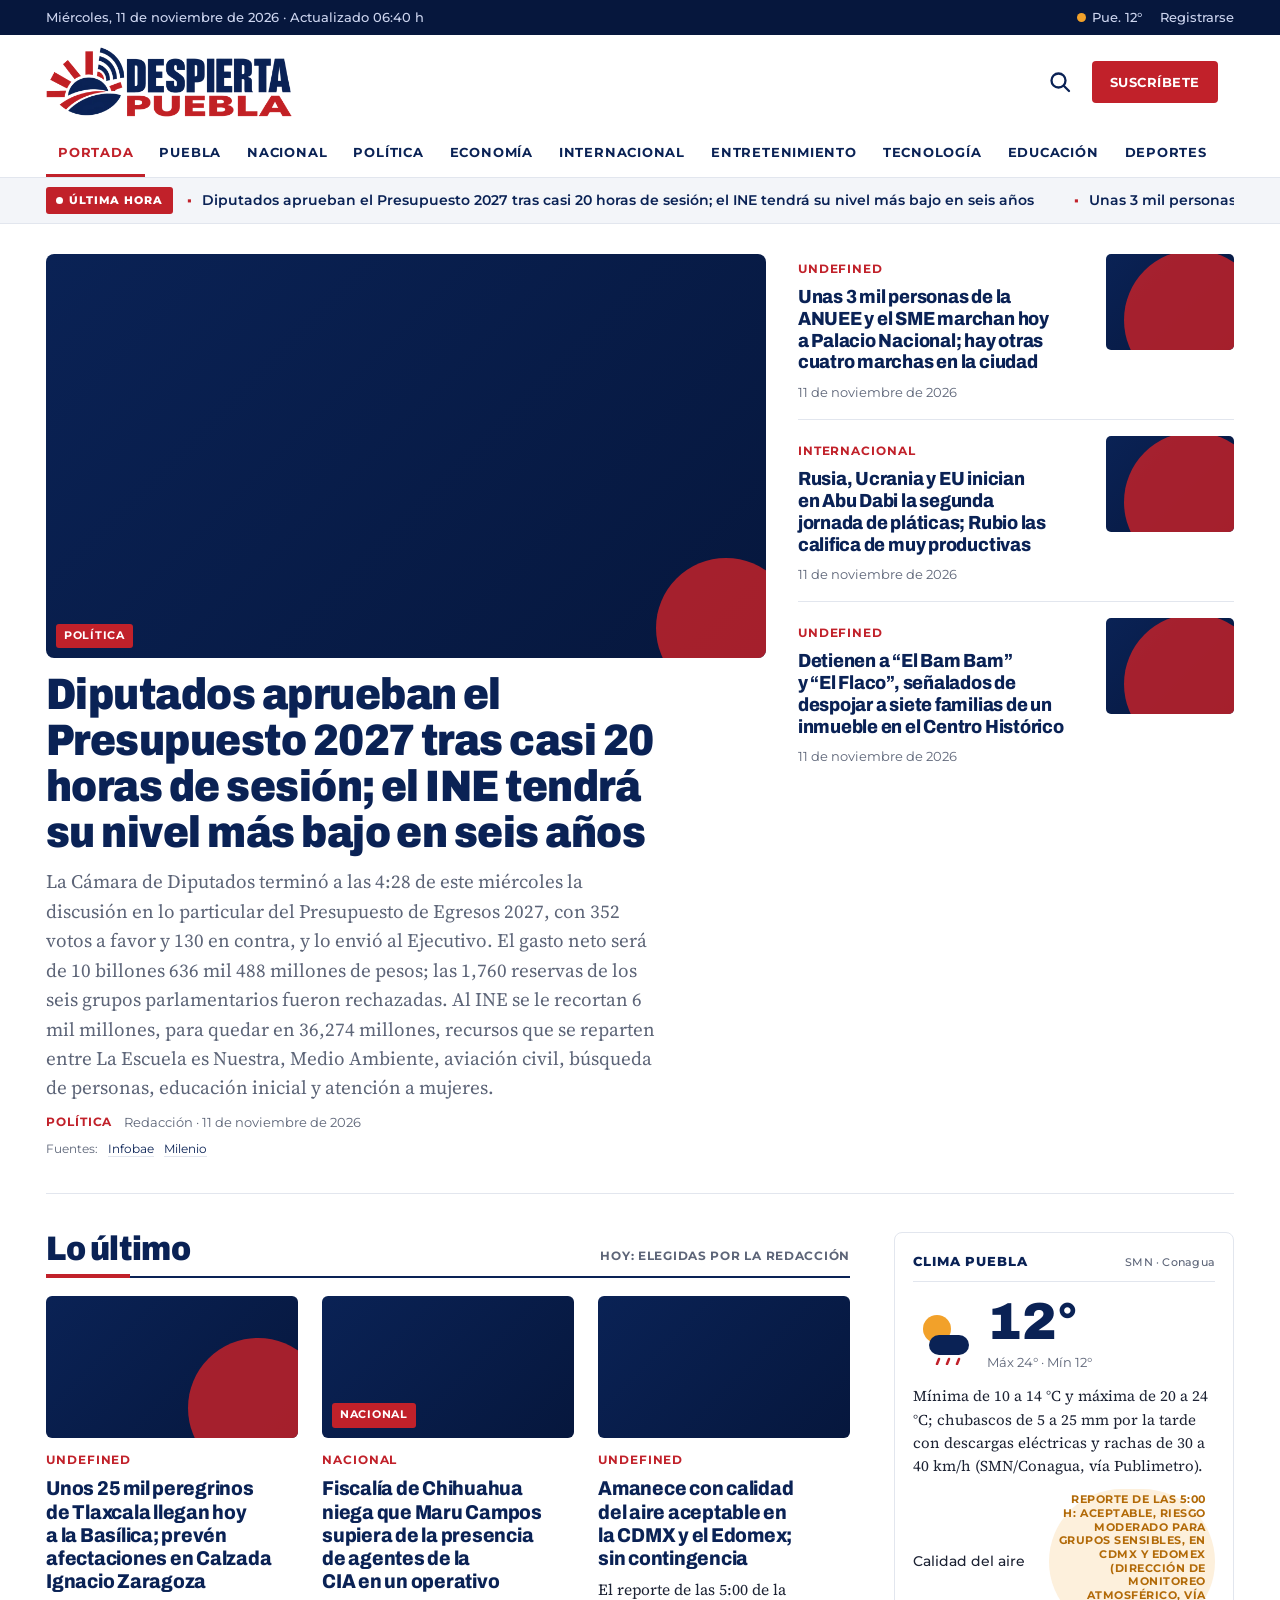
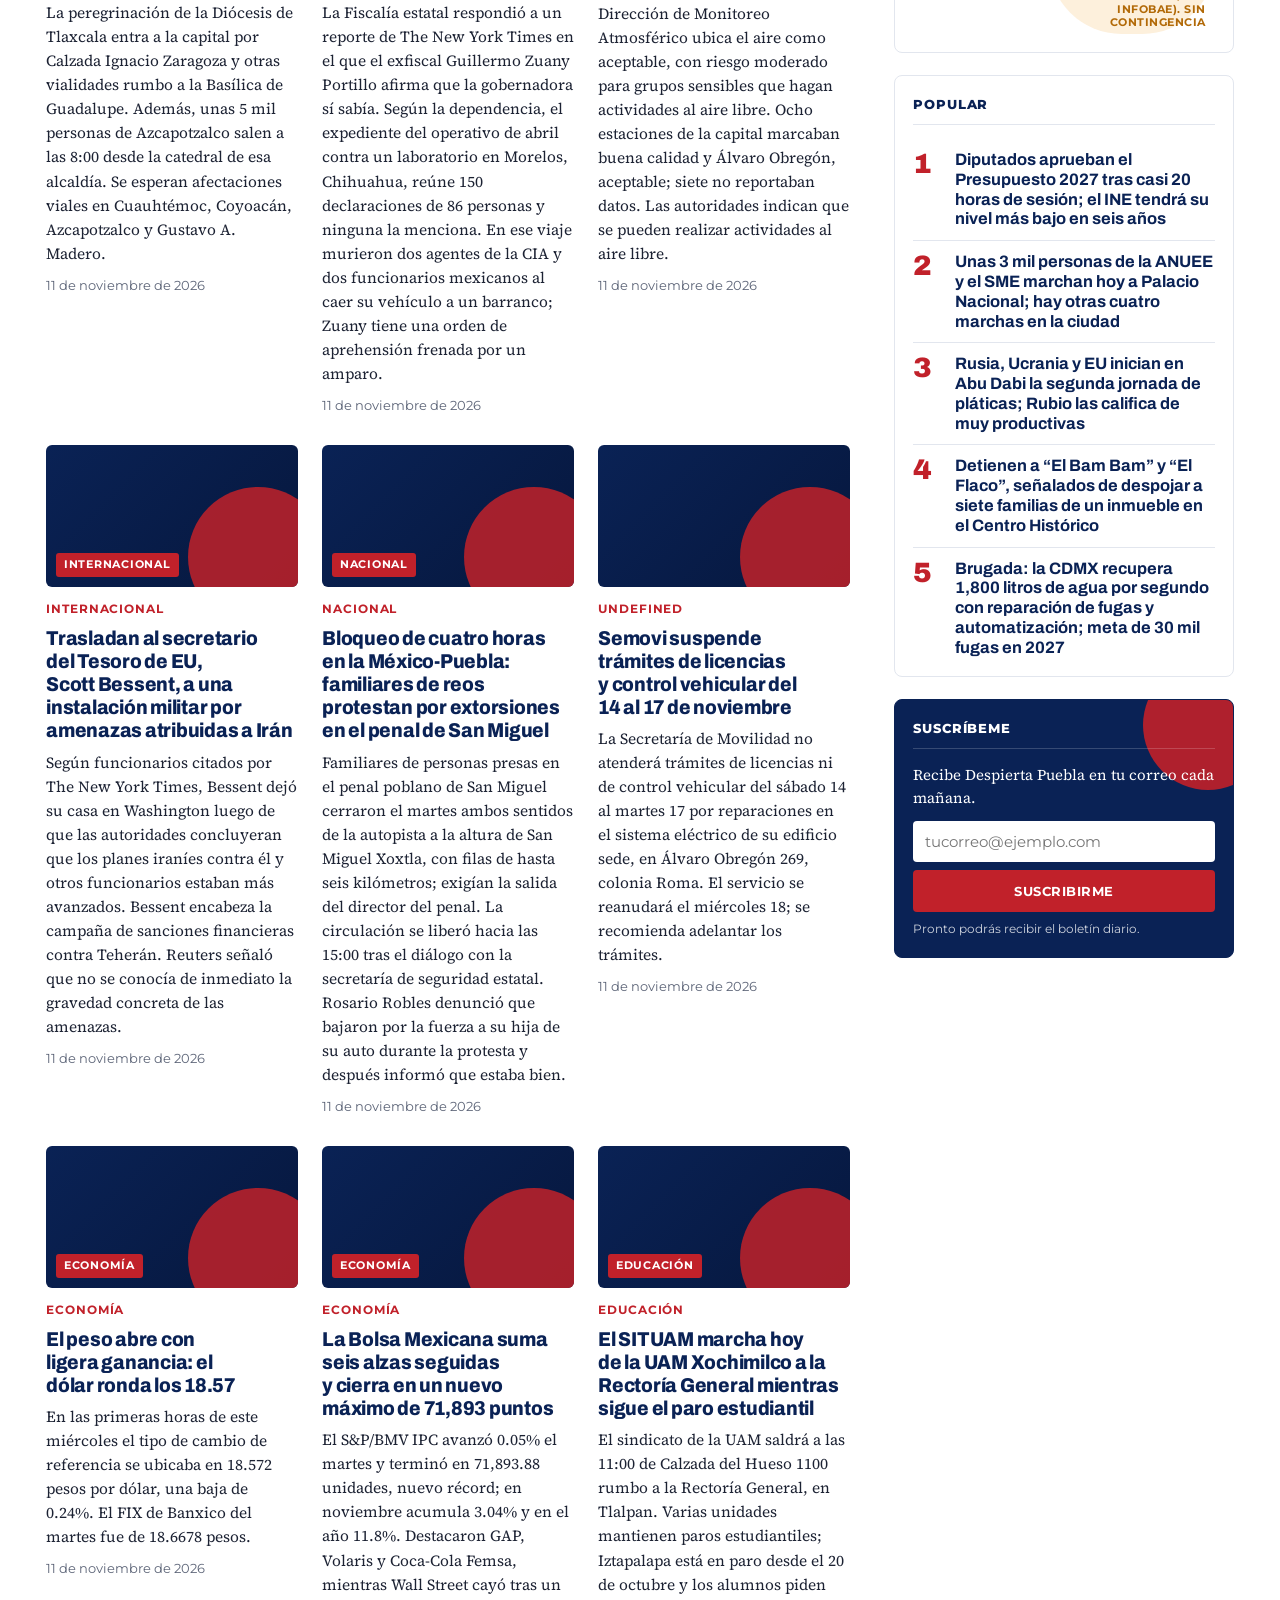
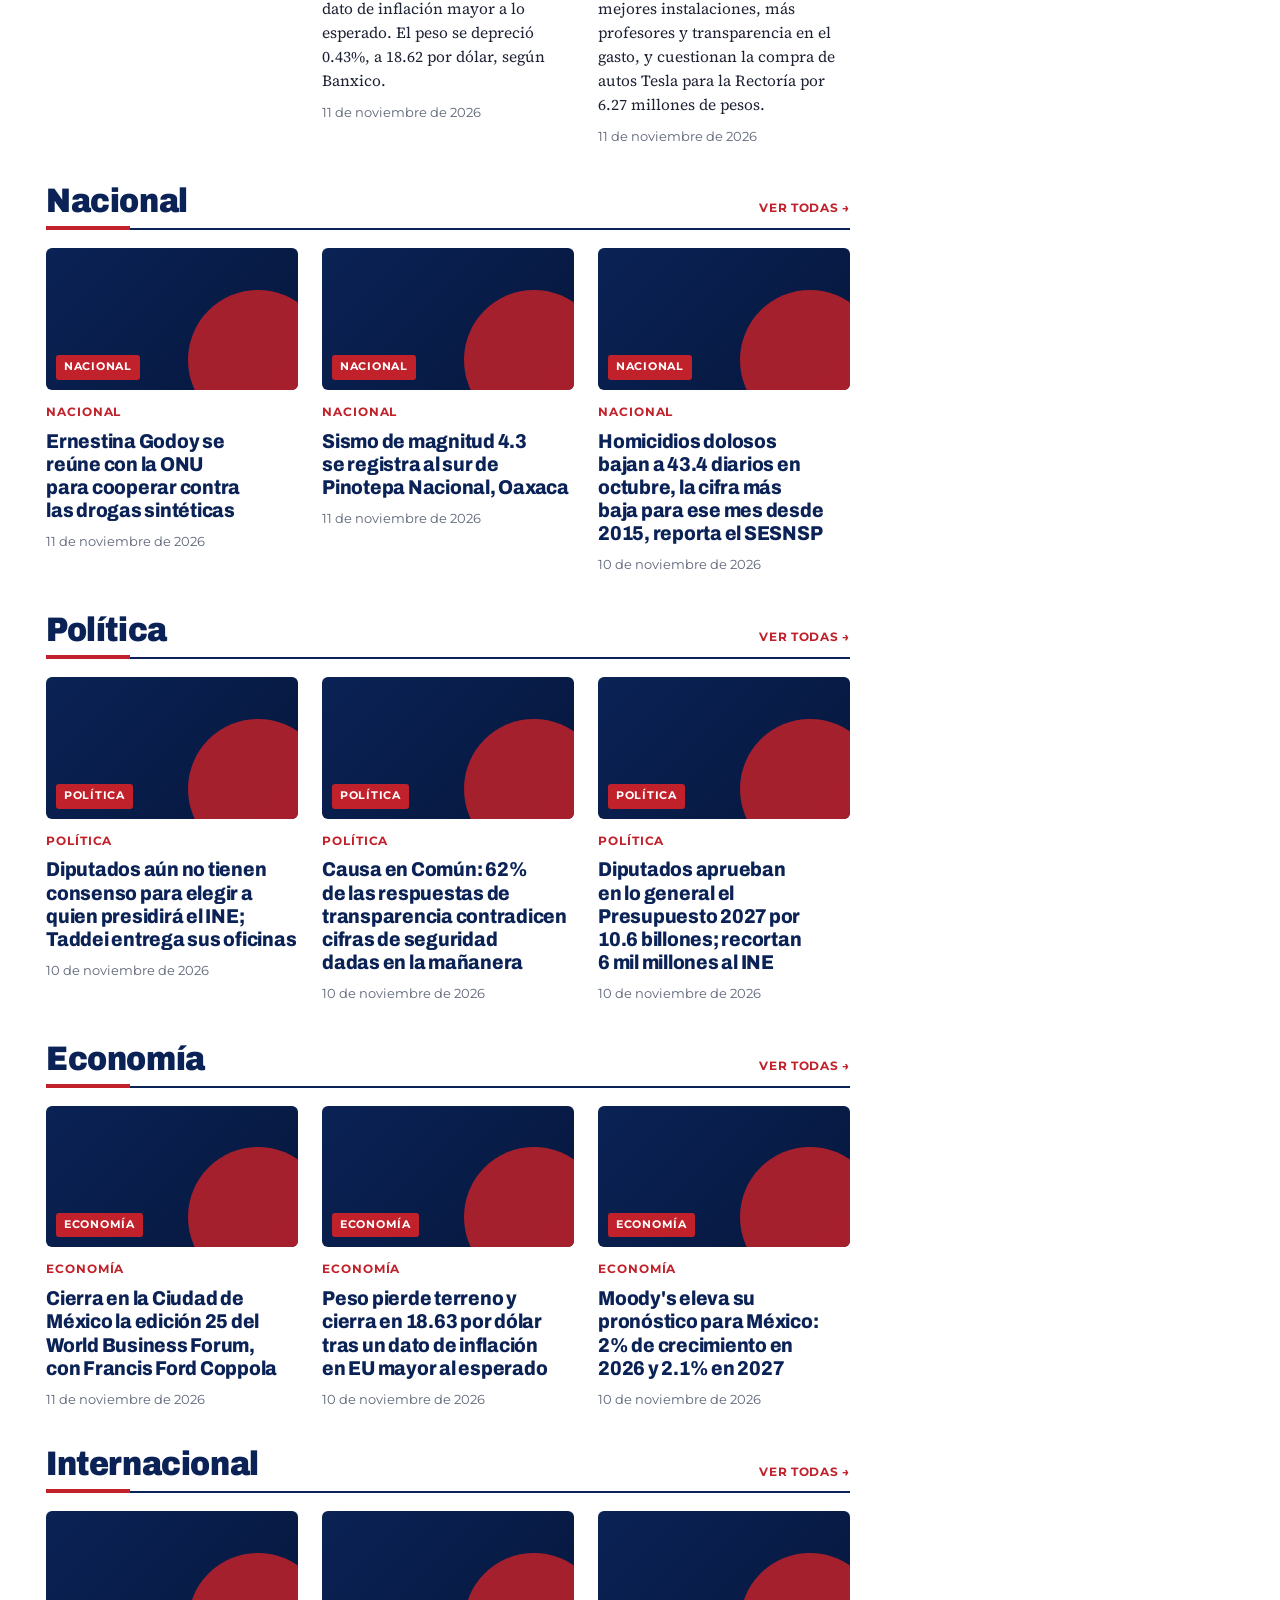
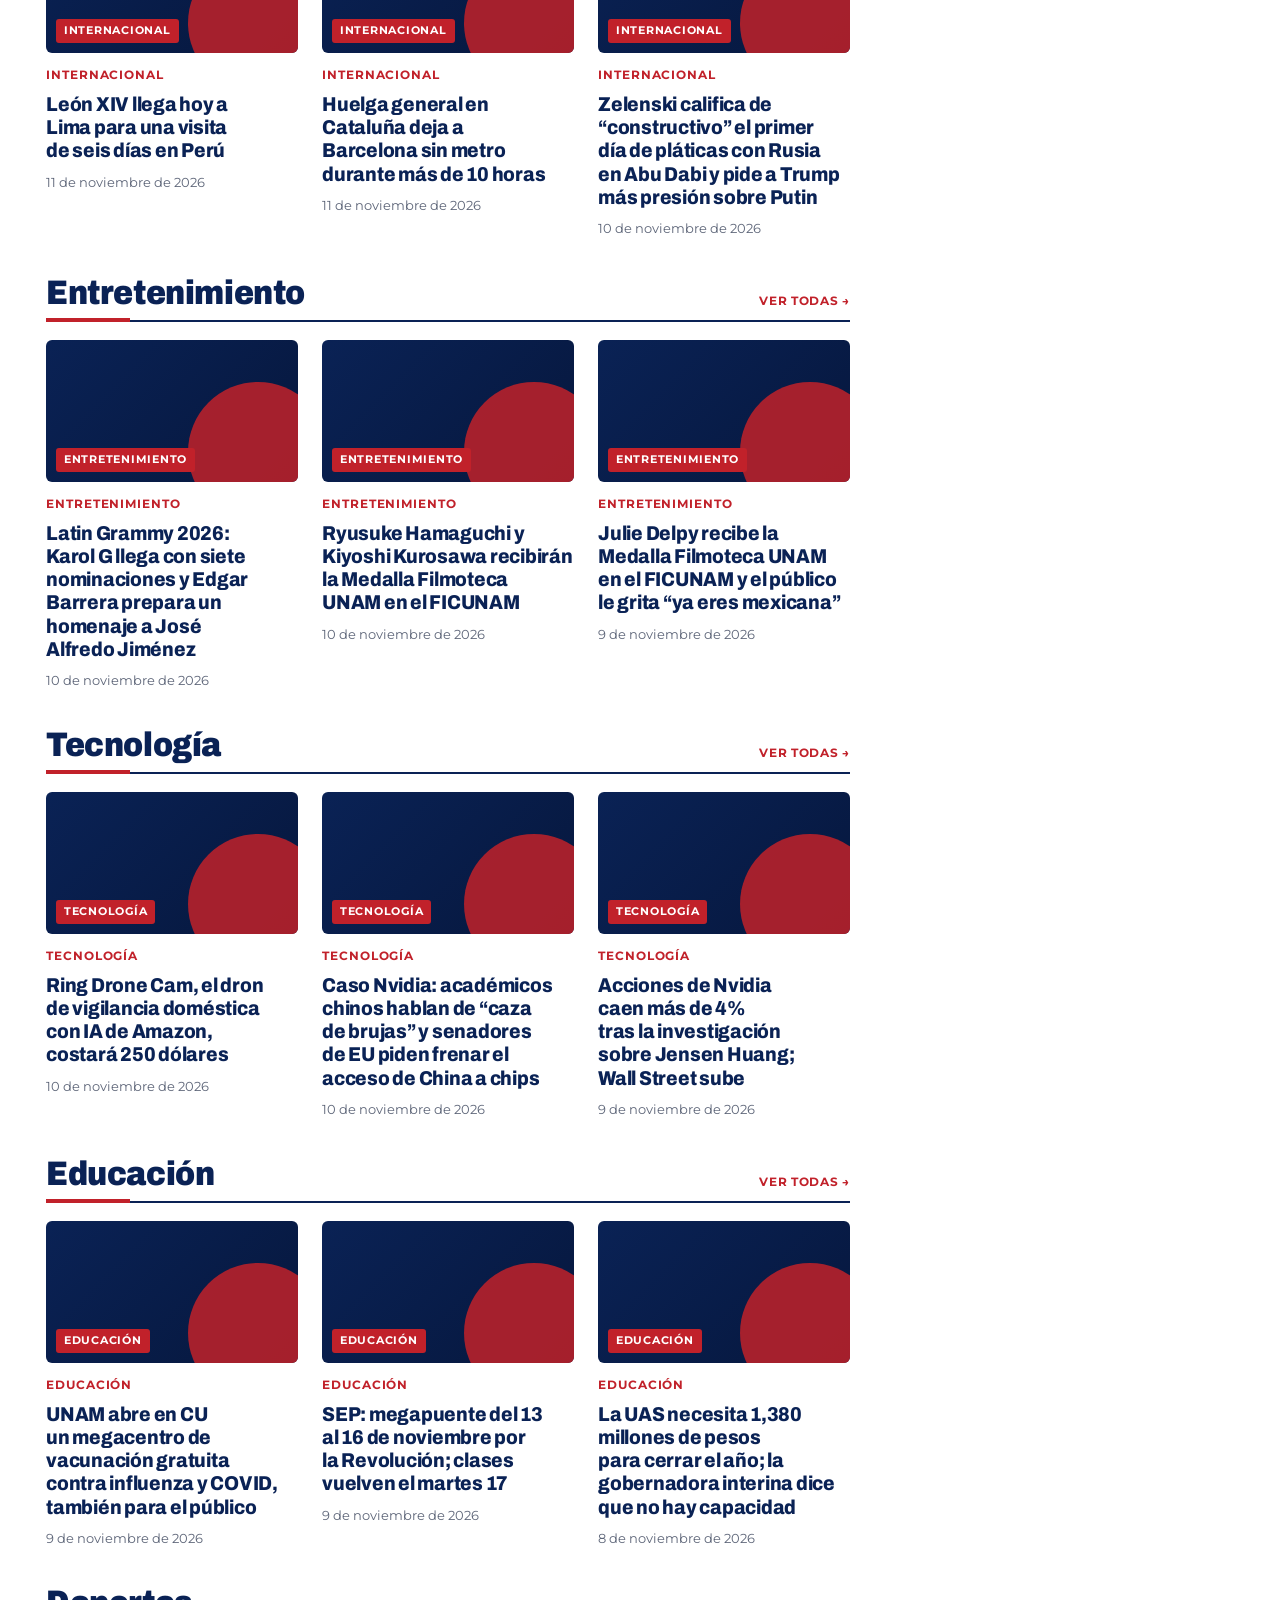
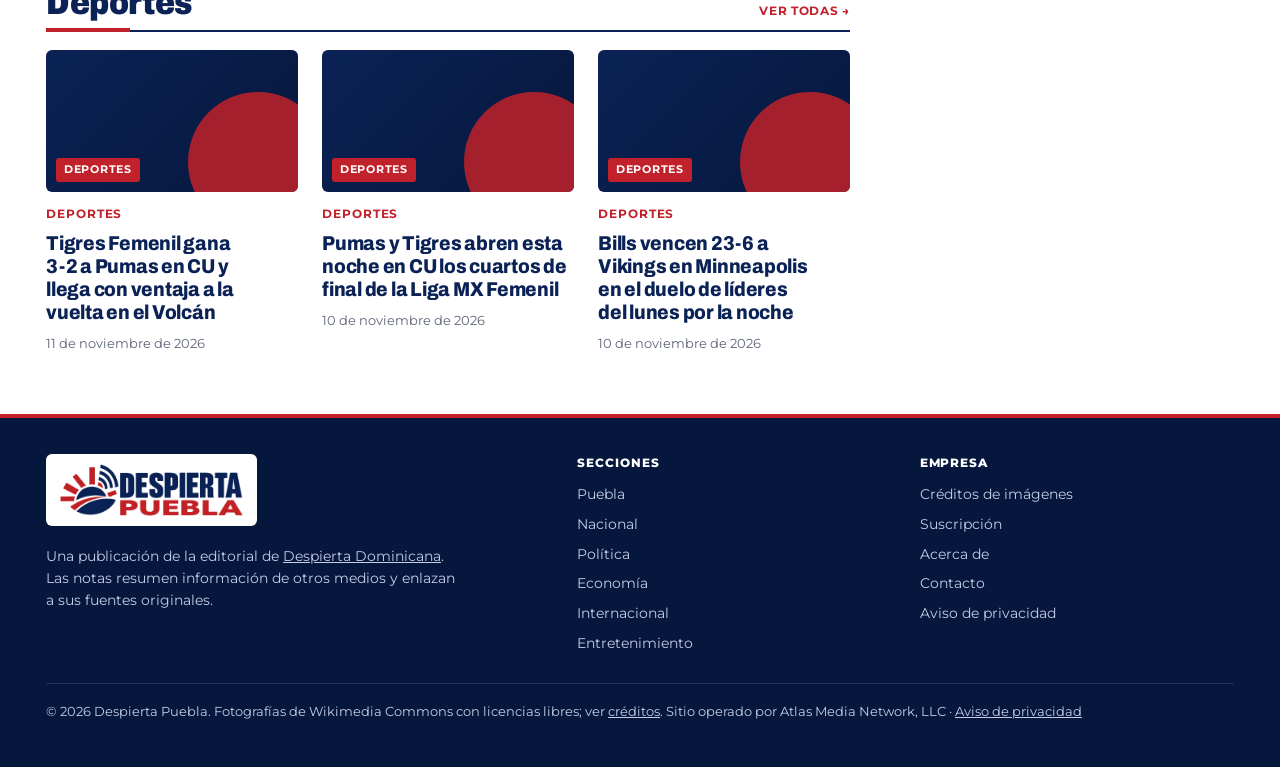
==== index.html @ a6b6c534 "Despierta Puebla: sitio inicial" ====
<!doctype html>
<html lang="es-MX">
<head>
<meta charset="utf-8">
<meta name="viewport" content="width=device-width, initial-scale=1, viewport-fit=cover">
<title>Despierta Puebla · Noticias de Puebla y del país</title>
<meta name="description" content="Noticias de Puebla y del país: Puebla, Nacional, Política, Economía, Internacional, Entretenimiento, Tecnología, Educación y Deportes.">
<meta name="theme-color" content="#0a2255">
<meta property="og:site_name" content="Despierta Puebla">
<meta property="og:title" content="Despierta Puebla · Noticias de Puebla y del país">
<meta property="og:description" content="Noticias de Puebla y del país: Puebla, Nacional, Política, Economía, Internacional, Entretenimiento, Tecnología, Educación y Deportes.">
<meta property="og:image" content="https://despiertapuebla.com.mx/assets/og.png">
<link rel="icon" href="/assets/favicon.svg" type="image/svg+xml">
<link rel="apple-touch-icon" href="/assets/apple-touch-icon.png">
<link rel="preconnect" href="https://fonts.googleapis.com">
<link rel="preconnect" href="https://fonts.gstatic.com" crossorigin>
<link rel="stylesheet" href="https://fonts.googleapis.com/css2?family=Archivo:wdth,wght@75..100,600;75..100,700;75..100,800;75..100,900&family=Montserrat:wght@500;600;700;800&family=Source+Serif+4:opsz,wght@8..60,400;8..60,600&display=swap">
<link rel="stylesheet" href="assets/style.css">
</head>
<body data-pagina="portada">
<div id="app"><noscript><p style="padding:24px;font-family:sans-serif">Activa JavaScript para ver las noticias de Despierta Puebla.</p></noscript></div>
<script src="assets/imagenes.js"></script>
<script src="assets/datos.js?v=7520efbbef"></script>
<script src="assets/en-vivo.js?v=8457e9b8d8"></script><script src="assets/app.js?v=2ace42b61e"></script>
</body>
</html>
---- assets/style.css ----
/* Despierta Puebla — estilos
   Diseño: portada blanca con titulares azul marino y detalles en rojo (colores del logo); columna lateral con Puebla hoy. */
:root{
  --blanco:#ffffff; --gris:#f3f5f9; --linea:#e2e6ee; --texto:#1c2233; --suave:#5d6578;
  --navy:#0a2255; --navy-2:#06173d; --rojo:#c1212a; --rojo-2:#9b151d; --sol:#f2a12a;
  --ok:#0f7a52; --warn:#b26a08; --bad:#c41d26;
  --titular:"Archivo","Arial Narrow",Arial,sans-serif;
  --ui:"Montserrat",ui-sans-serif,system-ui,sans-serif;
  --lectura:"Source Serif 4",Georgia,"Times New Roman",serif;
  color-scheme:light;
}
*,*::before,*::after{box-sizing:border-box}
html{-webkit-text-size-adjust:100%}
body{margin:0;background:var(--blanco);color:var(--texto);font-family:var(--lectura);font-size:17px;line-height:1.55}
img{max-width:100%}
[hidden]{display:none!important}
.wrap{max-width:1220px;margin:0 auto;padding-left:max(16px,env(safe-area-inset-left,0px));padding-right:max(16px,env(safe-area-inset-right,0px))}
a{color:inherit;text-decoration:none}
button{font:inherit;color:inherit}
button:focus-visible,a:focus-visible,input:focus-visible{outline:2px solid var(--rojo);outline-offset:2px}
h1,h2,h3{font-family:var(--titular);color:var(--navy);margin:0;text-wrap:balance;letter-spacing:-.012em}
.sr{position:absolute;width:1px;height:1px;overflow:hidden;clip:rect(0 0 0 0)}
.saltar{position:absolute;left:-9999px;top:8px;background:var(--navy);color:#fff;padding:8px 12px;z-index:100;font-family:var(--ui)}
.saltar:focus{left:12px}

/* barra superior */
.util{background:var(--navy-2);color:#cdd5ef;font-family:var(--ui);font-size:12.5px;font-weight:500}
.util .wrap{display:flex;justify-content:space-between;align-items:center;gap:12px;padding-block:8px;flex-wrap:wrap}
.util .der{display:flex;gap:18px;align-items:center}
.util a:hover{color:#fff}
.util .clima-mini{display:flex;gap:6px;align-items:center}
.util .clima-mini i{width:9px;height:9px;border-radius:50%;background:var(--sol);display:inline-block}
@media (max-width:560px){.util .fecha-larga{display:none}}

/* encabezado */
header.mast{position:sticky;top:0;z-index:30;background:var(--blanco);border-bottom:1px solid var(--linea)}
.mast .fila{display:grid;grid-template-columns:auto minmax(0,1fr) auto;align-items:center;gap:16px;padding-block:12px}
.logo{display:block;justify-self:start}
.logo img{display:block;height:clamp(46px,6.6vw,70px);width:auto;max-width:100%}
.acciones{display:flex;gap:10px;align-items:center;justify-self:end}
.icono{width:44px;height:44px;display:grid;place-items:center;background:none;border:0;cursor:pointer;border-radius:50%}
.icono:hover{background:var(--gris)}
.icono svg{width:24px;height:24px;stroke:var(--navy);fill:none;stroke-width:2.3;stroke-linecap:round}
.btn{font-family:var(--ui);font-weight:700;font-size:13px;letter-spacing:.04em;text-transform:uppercase;background:var(--rojo);color:#fff;border:0;border-radius:4px;padding:11px 18px;cursor:pointer;display:inline-block}
.btn:hover{background:var(--rojo-2)}
.btn.sec{background:var(--navy)} .btn.sec:hover{background:var(--navy-2)}
#abrir-menu{display:none}
@media (max-width:820px){
  .mast .fila{grid-template-columns:44px minmax(0,1fr) 44px;gap:8px}
  #abrir-menu{display:grid}
  .logo{justify-self:center}
  .acciones .btn{display:none}
}
nav.secciones .wrap{overflow-x:auto;scrollbar-width:none}
nav.secciones .wrap::-webkit-scrollbar{display:none}
nav.secciones ul{display:flex;gap:2px;list-style:none;margin:0;padding:0;white-space:nowrap}
nav.secciones a{display:block;font-family:var(--ui);font-weight:700;font-size:13px;letter-spacing:.06em;text-transform:uppercase;color:var(--navy);padding:13px 12px 11px;border-bottom:3px solid transparent}
nav.secciones a:hover{color:var(--rojo)}
nav.secciones a[aria-current="page"]{color:var(--rojo);border-bottom-color:var(--rojo)}
@media (max-width:820px){nav.secciones{border-top:1px solid var(--linea)}}

/* capas: menú y búsqueda */
.overlay{position:fixed;inset:0;z-index:60;background:rgba(6,23,61,.97);color:#fff;padding:calc(24px + env(safe-area-inset-top,0px)) max(24px,env(safe-area-inset-right,0px)) 24px max(24px,env(safe-area-inset-left,0px));overflow:auto}
.overlay .cerrar{position:absolute;top:calc(14px + env(safe-area-inset-top,0px));right:max(14px,env(safe-area-inset-right,0px))}
.overlay .cerrar svg{stroke:#fff}
.overlay .cerrar:hover{background:rgba(255,255,255,.1)}
.overlay .reg{font-family:var(--ui);font-weight:600;font-size:20px;text-align:center;margin:18px 0 30px}
.overlay ul{list-style:none;margin:0 auto;padding:0;max-width:480px;display:flex;flex-direction:column}
.overlay nav a{display:block;border-bottom:1px solid rgba(255,255,255,.14);color:#fff;font-family:var(--ui);font-weight:600;font-size:clamp(20px,5.6vw,26px);letter-spacing:.03em;text-transform:uppercase;padding:14px 0}
.overlay nav a[aria-current="page"]{color:#ff7d76}
.overlay label{display:block;font-family:var(--ui);text-align:center;font-size:18px;margin:40px 0 18px}
.overlay input{display:block;width:100%;max-width:640px;margin:0 auto;background:none;border:0;border-bottom:2px solid #fff;color:#fff;font-family:var(--ui);font-size:24px;padding:10px 0}
.overlay input::placeholder{color:rgba(255,255,255,.45)}
.overlay .hint{text-align:center;font-family:var(--ui);font-size:14px;opacity:.7;margin-top:14px}

/* última hora */
.breaking{background:var(--gris);border-bottom:1px solid var(--linea)}
.breaking .wrap{display:flex;align-items:center;gap:14px;padding-block:9px;overflow:hidden}
.breaking .tag{flex:none;background:var(--rojo);color:#fff;font-family:var(--ui);font-weight:800;font-size:11px;letter-spacing:.08em;text-transform:uppercase;padding:5px 10px;border-radius:3px;display:flex;align-items:center;gap:6px}
.breaking .tag::before{content:"";width:7px;height:7px;border-radius:50%;background:#fff}
.ticker{overflow:hidden;min-width:0;flex:1}
.ticker ul{display:flex;gap:40px;list-style:none;margin:0;padding:0;white-space:nowrap;width:max-content;font-family:var(--ui);font-weight:600;font-size:13.5px;color:var(--navy)}
.ticker li::before{content:"■";color:var(--rojo);font-size:8px;margin-right:10px;vertical-align:2px}
.ticker a:hover{color:var(--rojo)}
@media (prefers-reduced-motion:no-preference){
  .breaking .tag::before{animation:late 1.4s ease-in-out infinite}
  .ticker ul{animation:corre 80s linear infinite}
  .ticker:hover ul{animation-play-state:paused}
}
@keyframes late{50%{opacity:.25}}
@keyframes corre{to{transform:translateX(-50%)}}

/* imágenes */
.img{position:relative;display:block;aspect-ratio:16/9;max-width:100%;border-radius:6px;overflow:hidden;background:linear-gradient(135deg,var(--navy) 0%,var(--navy-2) 100%)}
.img img{position:absolute;inset:0;width:100%;height:100%;object-fit:cover;display:block}
.img.sin-foto::after{content:"";position:absolute;right:-30px;bottom:-40px;width:140px;height:140px;border-radius:50%;background:var(--rojo);opacity:.85}
.img .tagimg{position:absolute;left:10px;bottom:10px;z-index:1;background:var(--rojo);color:#fff;font-family:var(--ui);font-weight:700;font-size:10.5px;letter-spacing:.07em;text-transform:uppercase;padding:4px 8px;border-radius:3px}
@media (prefers-reduced-motion:no-preference){.img img{transition:transform .5s ease}a:hover .img img{transform:scale(1.04)}}

/* metadatos */
.cat{font-family:var(--ui);font-weight:700;font-size:11.5px;letter-spacing:.08em;text-transform:uppercase;color:var(--rojo)}
a.cat:hover{text-decoration:underline}
.meta{display:flex;gap:8px 12px;align-items:center;flex-wrap:wrap;font-family:var(--ui);font-size:12.5px;color:var(--suave);margin-top:10px}
.fuentes{display:flex;gap:4px 10px;flex-wrap:wrap;font-family:var(--ui);font-size:12px;color:var(--suave);margin-top:8px}
.fuentes a{color:var(--navy);text-decoration:underline;text-decoration-color:var(--linea);text-underline-offset:3px}
.fuentes a:hover{color:var(--rojo)}
a.t:hover h2,a.t:hover h3{color:var(--rojo)}

/* portada */
.hero{display:grid;grid-template-columns:minmax(0,1.65fr) minmax(0,1fr);gap:32px;padding-block:30px 34px;border-bottom:1px solid var(--linea)}
@media (max-width:900px){.hero{grid-template-columns:minmax(0,1fr)}}
.hero .principal .img{border-radius:8px}
.hero .principal h2{font-size:clamp(28px,3.8vw,44px);font-weight:900;font-stretch:88%;line-height:1.04;margin-top:14px}
.hero .principal .dek{font-size:19px;color:var(--suave);margin:12px 0 0;max-width:62ch}
.lateral article{display:grid;grid-template-columns:minmax(0,1fr) 128px;gap:14px;padding-block:16px;border-bottom:1px solid var(--linea)}
.lateral article:first-child{padding-top:0}
.lateral article:last-child{border-bottom:0}
.lateral h3{font-size:19px;font-weight:800;font-stretch:92%;line-height:1.15;margin-top:6px}
.lateral .img{aspect-ratio:4/3;border-radius:5px}

/* cabezas de sección */
.cabeza{display:flex;align-items:flex-end;justify-content:space-between;gap:12px;margin:38px 0 18px;padding-bottom:10px;border-bottom:2px solid var(--navy);position:relative;flex-wrap:wrap}
.cabeza::after{content:"";position:absolute;left:0;bottom:-2px;width:84px;height:4px;background:var(--rojo)}
.cabeza h2,.cabeza h1{font-family:var(--titular);font-weight:900;font-stretch:88%;font-size:clamp(26px,3.2vw,34px);line-height:1}
.cabeza p,.cabeza a.mas{margin:0;font-family:var(--ui);font-weight:700;font-size:12px;letter-spacing:.06em;text-transform:uppercase;color:var(--suave)}
.cabeza a.mas{color:var(--rojo)}
.cabeza a.mas:hover{text-decoration:underline}

/* cuerpo */
main.cuerpo{display:grid;grid-template-columns:minmax(0,1fr) 340px;gap:44px;padding-bottom:60px}
@media (max-width:980px){main.cuerpo{grid-template-columns:minmax(0,1fr)}}
.tarjetas{display:grid;grid-template-columns:repeat(3,minmax(0,1fr));gap:30px 24px}
@media (max-width:1100px){.tarjetas{grid-template-columns:repeat(2,minmax(0,1fr))}}
@media (max-width:560px){.tarjetas{grid-template-columns:minmax(0,1fr)}}
.tarjetas article{min-width:0;display:flex;flex-direction:column}
.tarjetas h3{font-size:20px;font-weight:800;font-stretch:92%;line-height:1.16;margin-top:8px}
.tarjetas p{margin:8px 0 0;font-size:15.5px}
.tarjetas .cat{margin-top:14px;display:block}
.lista{display:flex;flex-direction:column}
.lista article{display:grid;grid-template-columns:200px minmax(0,1fr);gap:18px;padding-block:18px;border-bottom:1px solid var(--linea)}
.lista h3{font-size:21px;font-weight:800;font-stretch:92%;line-height:1.15;margin-top:6px}
.lista p{margin:8px 0 0;font-size:15.5px}
@media (max-width:560px){.lista article{grid-template-columns:110px minmax(0,1fr);gap:12px}.lista p{display:none}.lista h3{font-size:17px}.lista .img{aspect-ratio:1}}
.vacio{padding:28px;background:var(--gris);border-radius:8px;font-family:var(--ui);color:var(--suave);margin-top:24px}
.paginar{display:flex;justify-content:center;margin-top:28px}

/* nota */
.nota-art{max-width:760px}
.nota-art h1{font-size:clamp(30px,4.4vw,48px);font-weight:900;font-stretch:88%;line-height:1.04;margin-top:10px}
.nota-art .migas{font-family:var(--ui);font-size:12.5px;color:var(--suave);margin-top:26px;display:flex;gap:8px;flex-wrap:wrap}
.nota-art .migas a:hover{color:var(--rojo)}
.nota-art figure{margin:22px 0 0}
.nota-art figure .img{border-radius:8px}
.nota-art figcaption{font-family:var(--ui);font-size:12px;color:var(--suave);margin-top:8px}
.nota-art figcaption a{text-decoration:underline;text-underline-offset:2px}
.nota-art .texto{font-size:19px;line-height:1.65;margin-top:22px}
.nota-art .texto p{margin:0 0 16px}
.caja-fuentes{background:var(--gris);border-left:4px solid var(--rojo);border-radius:0 6px 6px 0;padding:16px 18px;margin-top:10px;font-family:var(--ui);font-size:14px}
.caja-fuentes b{display:block;color:var(--navy);text-transform:uppercase;letter-spacing:.06em;font-size:12px;margin-bottom:8px}
.caja-fuentes ul{margin:0;padding-left:18px;display:flex;flex-direction:column;gap:4px}
.caja-fuentes a{color:var(--navy);text-decoration:underline;text-underline-offset:3px}
.caja-fuentes a:hover{color:var(--rojo)}
.compartir{display:flex;gap:10px;align-items:center;flex-wrap:wrap;margin-top:22px;font-family:var(--ui);font-size:13px;color:var(--suave)}

/* columna lateral */
aside.rail{display:flex;flex-direction:column;gap:22px;min-width:0;padding-top:38px}
.panel{border:1px solid var(--linea);border-radius:8px;padding:18px;background:var(--blanco)}
.panel h4{font-family:var(--ui);font-weight:800;font-size:13px;letter-spacing:.07em;text-transform:uppercase;color:var(--navy);margin:0 0 14px;display:flex;justify-content:space-between;align-items:baseline;gap:8px;padding-bottom:10px;border-bottom:1px solid var(--linea)}
.panel h4 small{font-weight:500;font-size:11px;color:var(--suave);letter-spacing:.02em;text-transform:none}
.clima-p{display:flex;align-items:center;gap:14px}
.clima-p svg{width:60px;height:60px;flex:none}
.clima-p b{font-family:var(--titular);font-weight:900;font-size:52px;line-height:1;color:var(--navy);font-variant-numeric:tabular-nums}
.clima-p span{font-family:var(--ui);font-size:13px;color:var(--suave)}
.panel p.txt{margin:10px 0 0;font-size:15px}
.filas{display:flex;flex-direction:column;gap:11px;margin-top:12px;font-family:var(--ui);font-size:14px;font-weight:500}
.filas .f{display:flex;justify-content:space-between;align-items:center;gap:10px}
.linea-m{display:flex;align-items:center;gap:9px}
.linea-m i{width:24px;height:24px;border-radius:50%;display:grid;place-items:center;color:#fff;font-style:normal;font-weight:800;font-size:11px;flex:none}
.chip{font-family:var(--ui);font-weight:700;font-size:10.5px;text-transform:uppercase;letter-spacing:.05em;padding:4px 9px;border-radius:999px;white-space:nowrap}
.c-ok{background:#e3f4ec;color:var(--ok)} .c-warn{background:#fdf0dc;color:var(--warn)} .c-bad{background:#fbe2e3;color:var(--bad)}
.munis{width:100%;border-collapse:collapse;margin-top:14px;font-family:var(--ui);font-size:12.5px}
.munis th{text-align:left;font-weight:700;color:var(--suave);font-size:10.5px;text-transform:uppercase;letter-spacing:.05em;padding:0 0 6px;border-bottom:1px solid var(--linea)}
.munis td{padding:6px 0;border-bottom:1px solid var(--linea)}
.munis td+td,.munis th+th{text-align:right}
.avisos{list-style:none;margin:0;padding:0;display:flex;flex-direction:column;gap:12px}
.avisos li{border-left:4px solid var(--ok);padding:2px 0 2px 12px;font-size:15px;line-height:1.38;display:flex;flex-direction:column;gap:2px}
.avisos li.a-warn{border-color:var(--warn)}.avisos li.a-bad{border-color:var(--bad)}
.avisos b{font-family:var(--ui);font-size:13px;color:var(--navy)}
.popo{display:flex;gap:14px;align-items:center}
.popo .semaforo{flex:none;display:flex;flex-direction:column;gap:4px;background:#1c2233;border-radius:10px;padding:6px}
.popo .semaforo i{width:14px;height:14px;border-radius:50%;background:#3a4256;display:block}
.popo .semaforo i.on{box-shadow:0 0 8px currentColor}
.popo b{display:block;font-family:var(--ui);font-size:14px;color:var(--navy);margin-bottom:2px}
.popo span{font-size:15px;line-height:1.38}
.hnc{display:flex;gap:14px;align-items:center;font-size:15px;line-height:1.4}
.engomado{width:52px;height:52px;border-radius:50%;background:#e0287a;color:#fff;display:grid;place-items:center;font-family:var(--ui);font-weight:800;font-size:14px;flex:none;box-shadow:inset 0 0 0 4px rgba(255,255,255,.35)}
.marchas{list-style:none;margin:0;padding:0;display:flex;flex-direction:column;gap:12px}
.marchas li{display:grid;grid-template-columns:50px minmax(0,1fr);gap:8px;font-size:15px;line-height:1.35}
.marchas time{font-family:var(--ui);font-weight:700;font-size:12px;color:var(--rojo);padding-top:2px}
.popular ol{margin:0;padding:0;list-style:none;counter-reset:p;display:flex;flex-direction:column}
.popular li{counter-increment:p;display:grid;grid-template-columns:34px minmax(0,1fr);gap:8px;padding-block:11px;border-bottom:1px solid var(--linea)}
.popular li:last-child{border-bottom:0;padding-bottom:0}
.popular li::before{content:counter(p);font-family:var(--titular);font-weight:900;font-size:28px;color:var(--rojo);line-height:1}
.popular a{font-family:var(--titular);font-weight:700;font-size:16.5px;line-height:1.2;color:var(--navy)}
.popular a:hover{color:var(--rojo)}
.news{background:var(--navy);border-color:var(--navy);color:#fff;position:relative;overflow:hidden}
.news::after{content:"";position:absolute;right:-40px;top:-40px;width:130px;height:130px;border-radius:50%;background:var(--rojo);opacity:.9}
.news h4{color:#fff;border-bottom-color:rgba(255,255,255,.18);position:relative;z-index:1}
.news p{margin:0 0 12px;font-size:15px;position:relative;z-index:1}
.news form{display:flex;flex-direction:column;gap:8px;position:relative;z-index:1}
.news input{font-family:var(--ui);font-size:15px;padding:11px 12px;border-radius:4px;border:0;background:#fff;color:var(--texto)}
.nota-form{font-family:var(--ui);font-size:12px;opacity:.8}

/* créditos */
.tabla{width:100%;border-collapse:collapse;font-family:var(--ui);font-size:14px}
.tabla th,.tabla td{text-align:left;padding:10px 8px;border-bottom:1px solid var(--linea);vertical-align:top}
.tabla th{color:var(--navy);font-size:12px;text-transform:uppercase;letter-spacing:.05em}
.tabla td a{color:var(--navy);text-decoration:underline;text-underline-offset:3px;word-break:break-word}
.desborde{overflow-x:auto}
.miniatura{width:96px;aspect-ratio:16/10;border-radius:4px}

/* pie */
footer.pie{background:var(--navy-2);color:#c4cce6;border-top:4px solid var(--rojo)}
footer.pie .wrap{display:grid;grid-template-columns:minmax(0,1.6fr) repeat(2,minmax(0,1fr));gap:28px;padding-block:36px 46px;font-family:var(--ui);font-size:14px}
@media (max-width:680px){footer.pie .wrap{grid-template-columns:minmax(0,1fr)}}
footer.pie .marca{background:#fff;border-radius:6px;padding:10px 14px;display:inline-block}
footer.pie .marca img{height:52px;width:auto;display:block}
footer.pie h5{font-size:12px;font-weight:800;text-transform:uppercase;letter-spacing:.08em;color:#fff;margin:0 0 12px}
footer.pie ul{list-style:none;margin:0;padding:0;display:flex;flex-direction:column;gap:8px}
footer.pie a:hover{color:#fff;text-decoration:underline}
footer.pie .copy{grid-column:1/-1;border-top:1px solid rgba(255,255,255,.12);padding-top:18px;font-size:12.5px}

/* aviso de privacidad */
.politica .meta{font-family:var(--ui);font-size:13px;color:var(--suave);margin-top:12px}
.politica .indice{border:1px solid var(--linea);border-radius:8px;padding:16px 18px;margin-top:24px;font-family:var(--ui);font-size:14px}
.politica .indice b{display:block;color:var(--navy);text-transform:uppercase;letter-spacing:.06em;font-size:12px;margin-bottom:8px}
.politica .indice ol{margin:0;padding-left:20px;columns:2;column-gap:28px}
.politica .indice li{margin-bottom:4px;break-inside:avoid}
.politica .indice a:hover{color:var(--rojo);text-decoration:underline}
.politica .texto{font-size:17.5px}
.politica section{scroll-margin-top:150px;padding-top:8px}
.politica h2{font-size:clamp(23px,3vw,28px);font-weight:800;font-stretch:90%;margin:30px 0 12px;padding-top:18px;border-top:1px solid var(--linea)}
.politica h3{font-family:var(--ui);font-size:15px;font-weight:800;color:var(--navy);margin:20px 0 8px}
.politica ul{margin:0 0 16px;padding-left:22px}
.politica li{margin-bottom:8px}
.politica li::marker{color:var(--rojo)}
.politica .texto a{color:var(--navy);text-decoration:underline;text-underline-offset:3px}
.politica .tabla{margin:6px 0 16px}
.politica .tc{font-family:var(--ui);font-size:.78em;font-weight:700;color:var(--rojo);background:#fff3f3;border:1px dashed var(--rojo);border-radius:3px;padding:0 5px;white-space:nowrap}
.politica .aviso-tc{background:var(--gris);border-left:4px solid var(--rojo);padding:10px 14px;font-size:15.5px}
@media (max-width:640px){
  .politica .indice ol{columns:1}
  .politica .tabla thead{display:none}
  .politica .tabla,.politica .tabla tbody,.politica .tabla tr,.politica .tabla td{display:block;width:100%}
  .politica .tabla tr{border-bottom:1px solid var(--linea);padding:8px 0}
  .politica .tabla td{border:0;padding:3px 0}
  .politica .tabla td::before{content:attr(data-label);display:block;font-size:11px;font-weight:700;text-transform:uppercase;letter-spacing:.05em;color:var(--suave)}
}
/* estados largos en la columna lateral */
.rail .f{gap:10px}
.rail .f .chip{white-space:normal;text-align:right;max-width:55%;line-height:1.3}
.rail .f .linea-m{min-width:0}
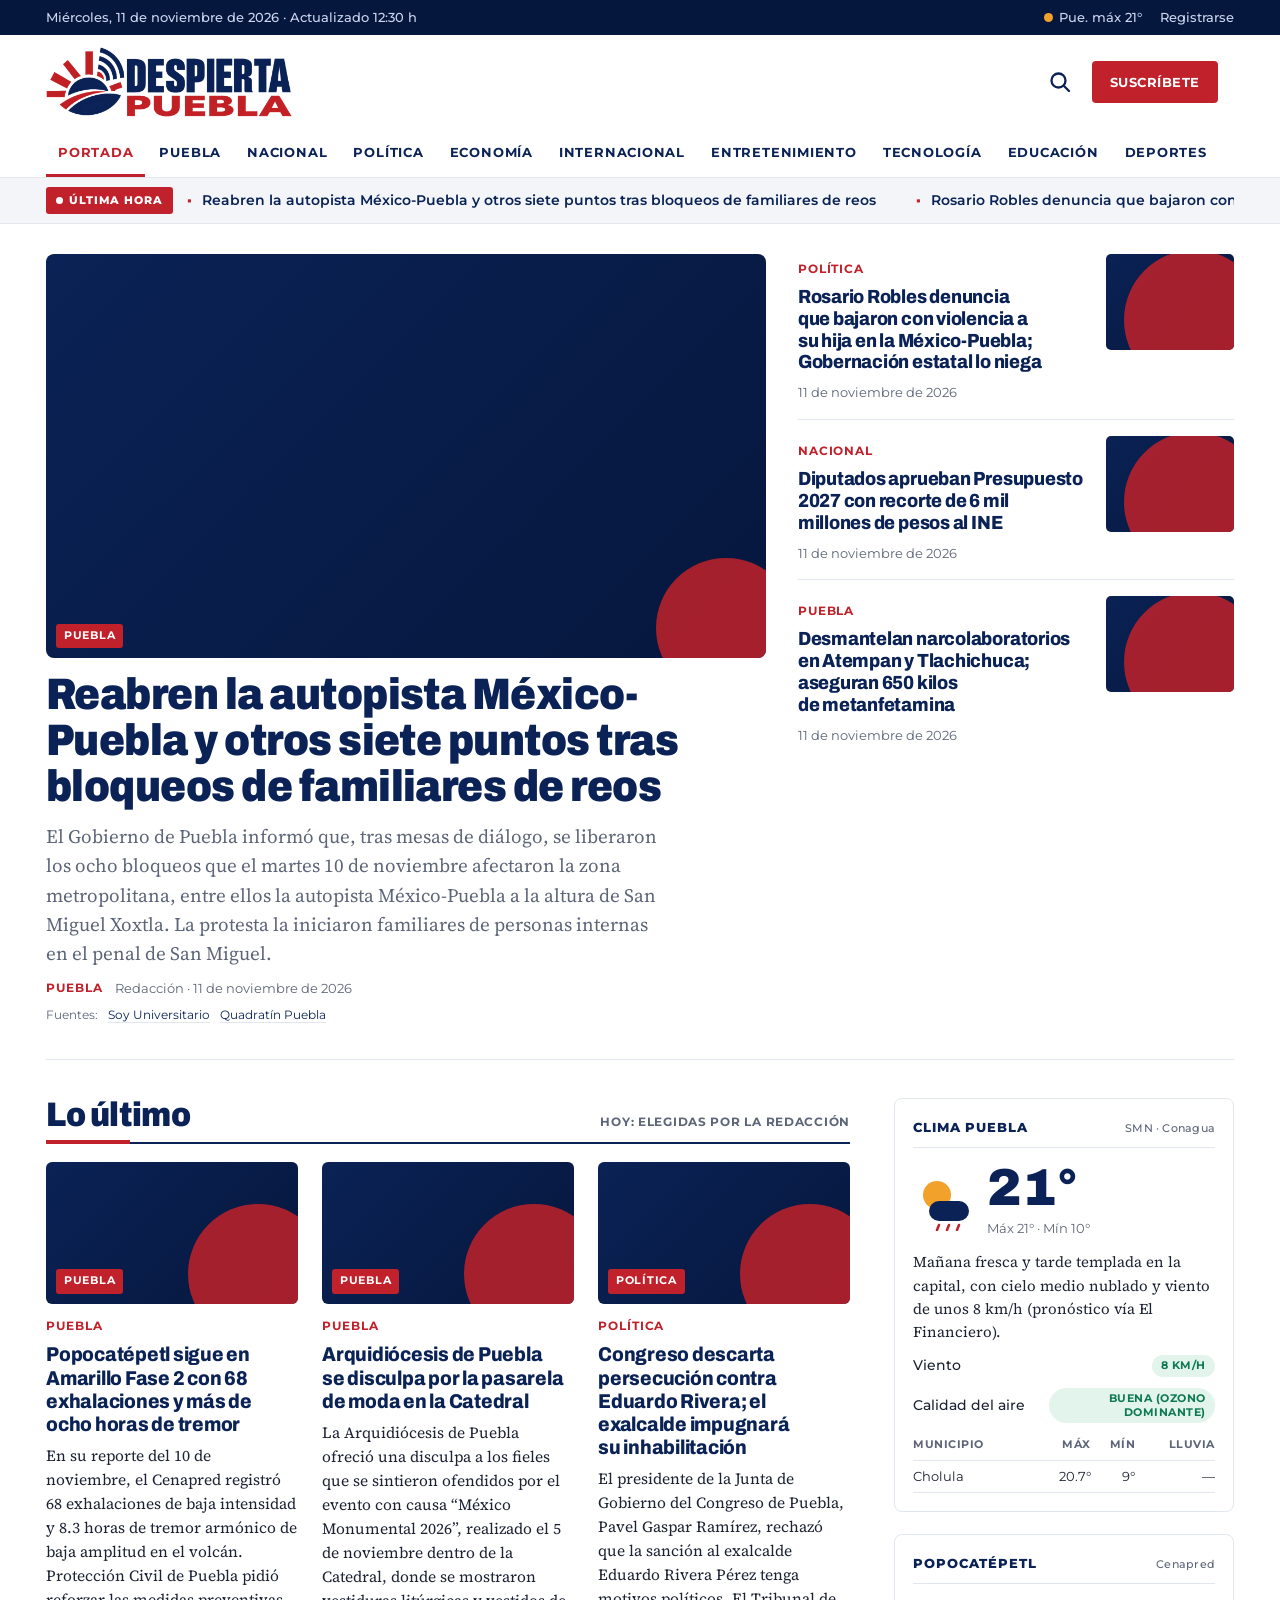
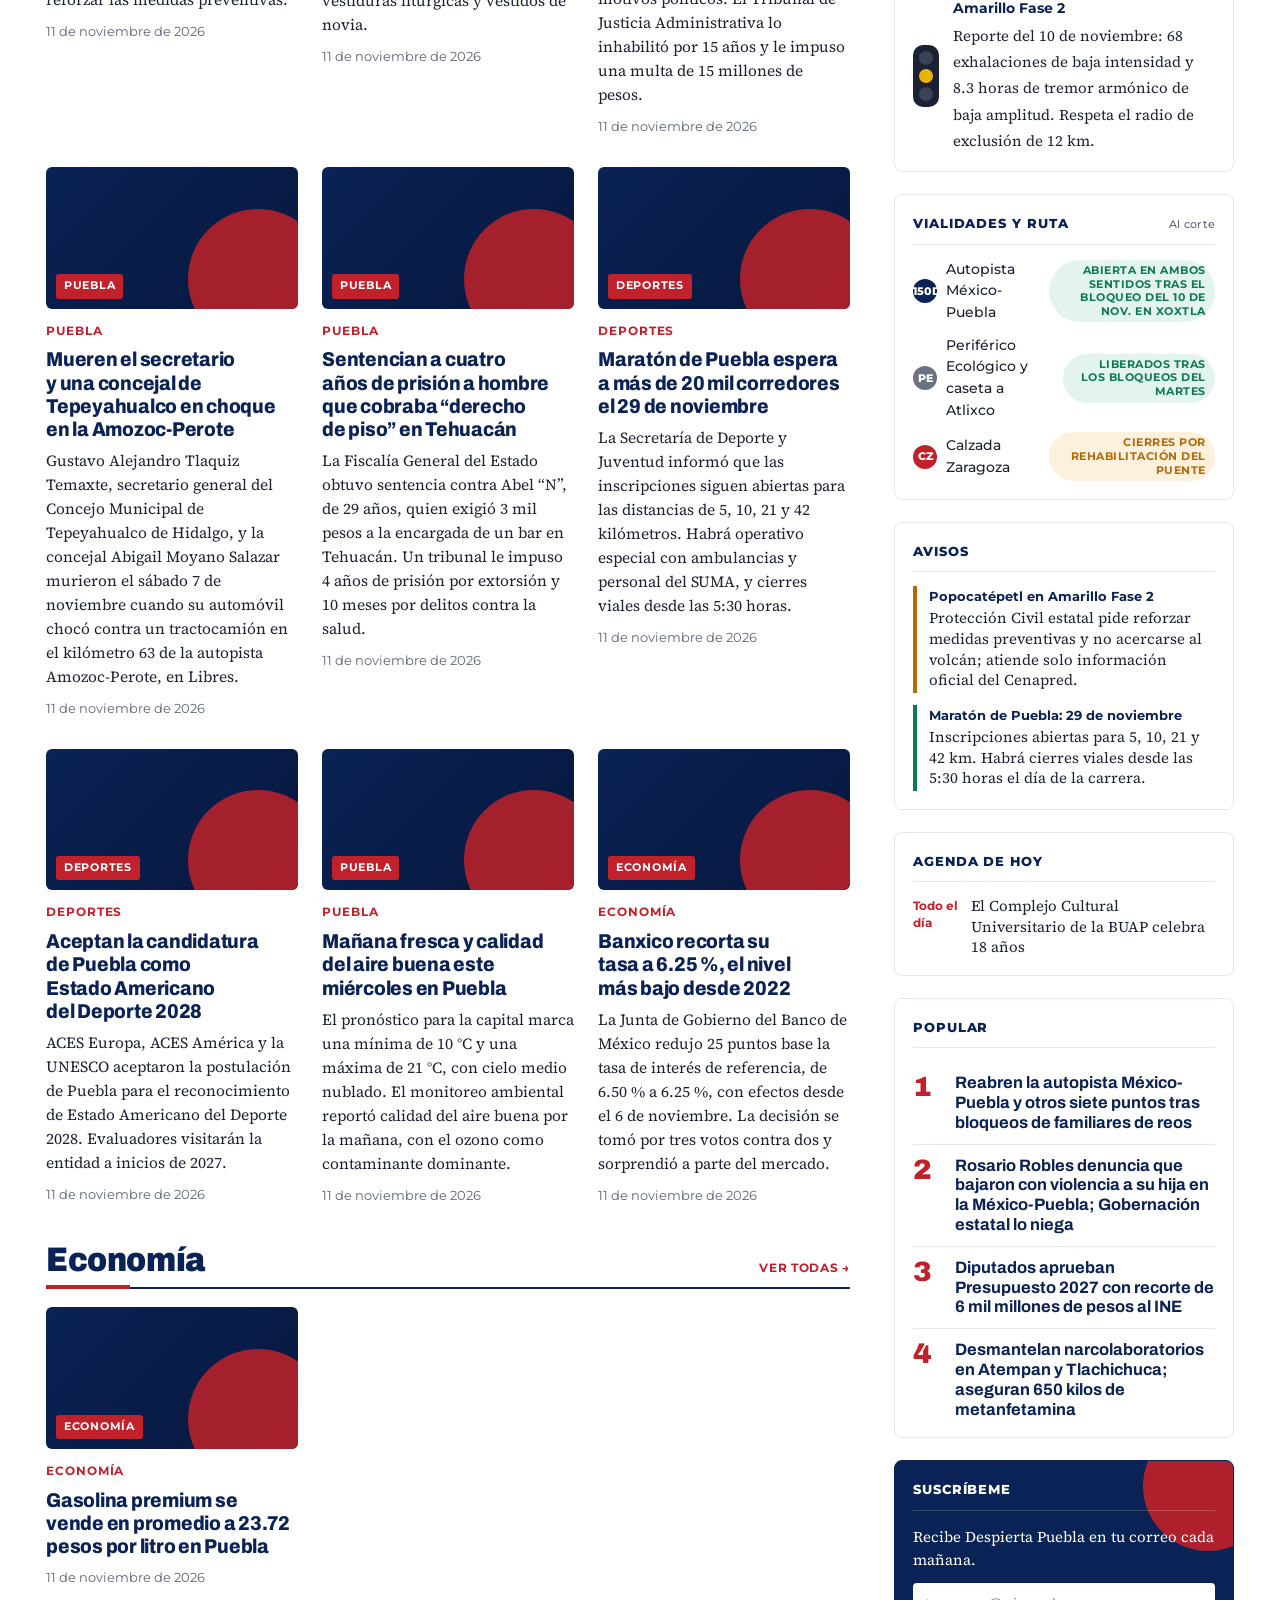
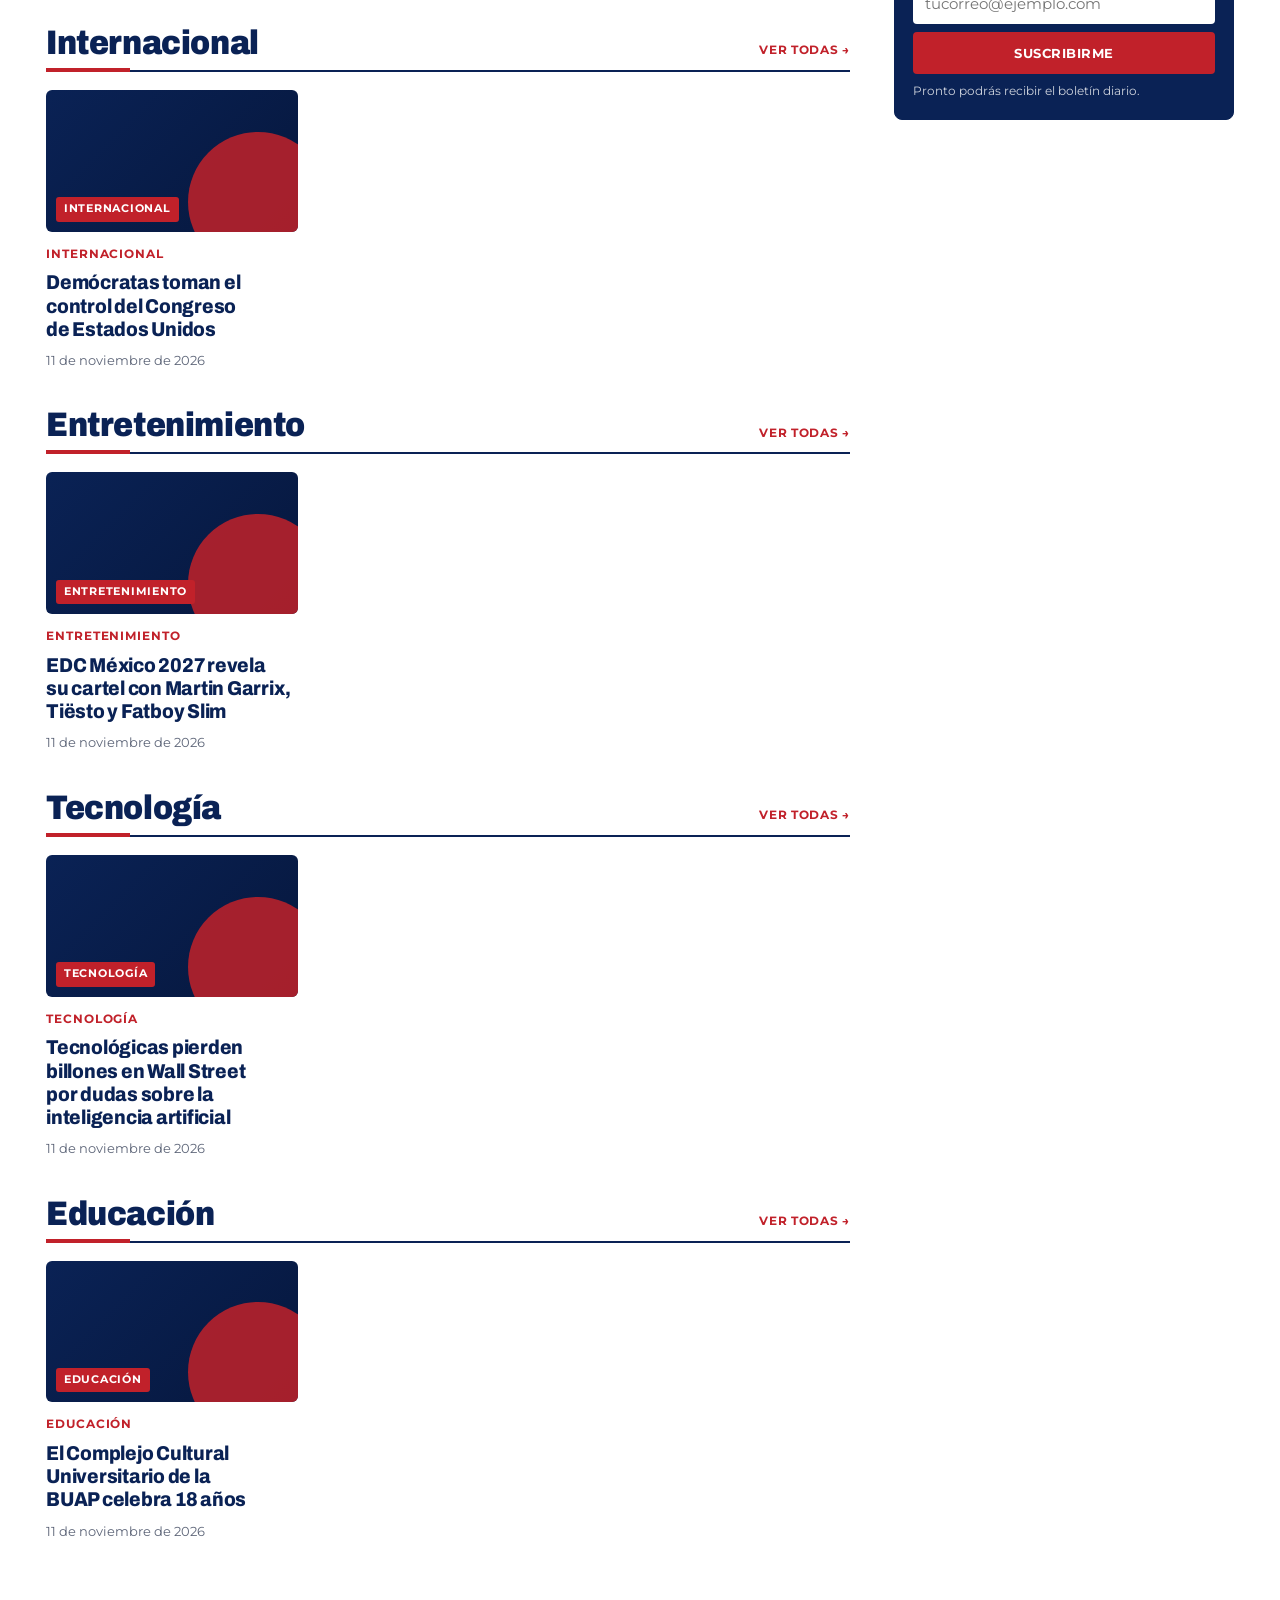
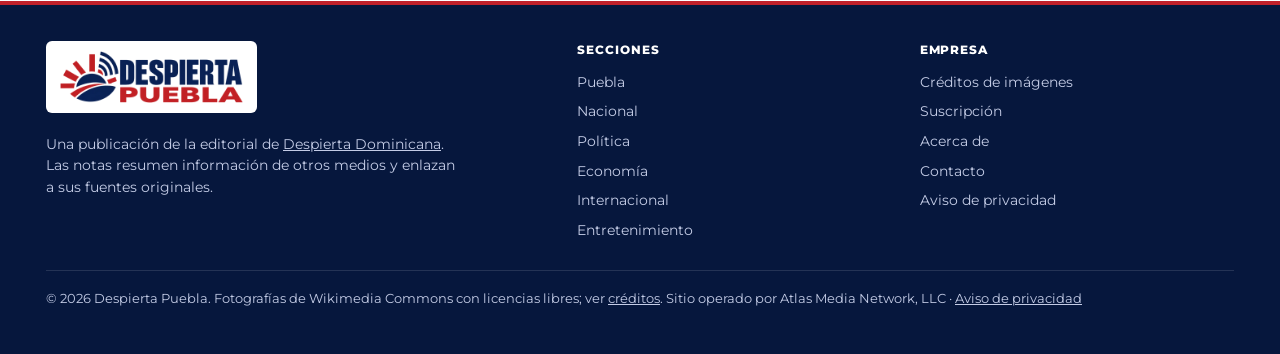
==== commit a791730f: "Primeras notas y corrección en la página de nota" ====
--- a/index.html
+++ b/index.html
@@ -20,7 +20,7 @@
 <body data-pagina="portada">
 <div id="app"><noscript><p style="padding:24px;font-family:sans-serif">Activa JavaScript para ver las noticias de Despierta Puebla.</p></noscript></div>
 <script src="assets/imagenes.js"></script>
-<script src="assets/datos.js?v=7520efbbef"></script>
-<script src="assets/en-vivo.js?v=8457e9b8d8"></script><script src="assets/app.js?v=2ace42b61e"></script>
+<script src="assets/datos.js?v=e71a390d1c"></script>
+<script src="assets/en-vivo.js?v=8457e9b8d8"></script><script src="assets/app.js?v=b05a598c6f"></script>
 </body>
 </html>
